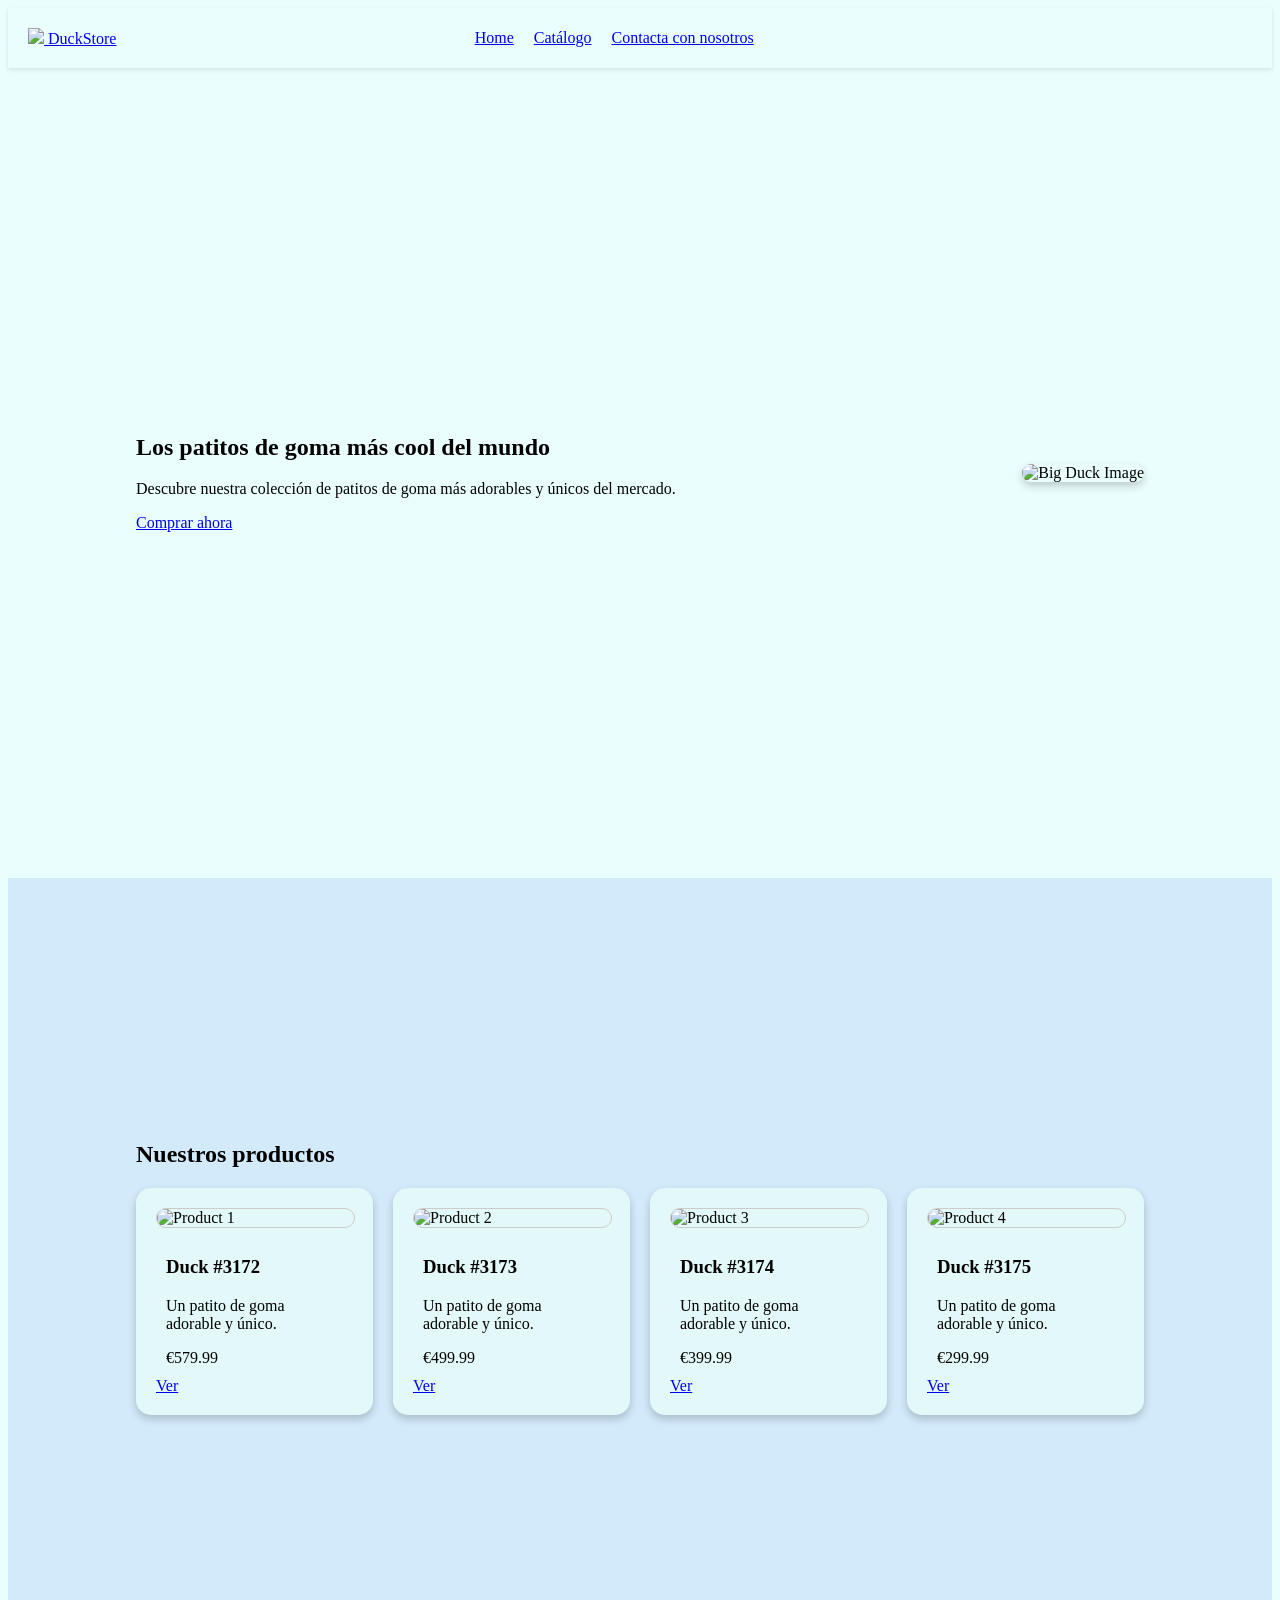
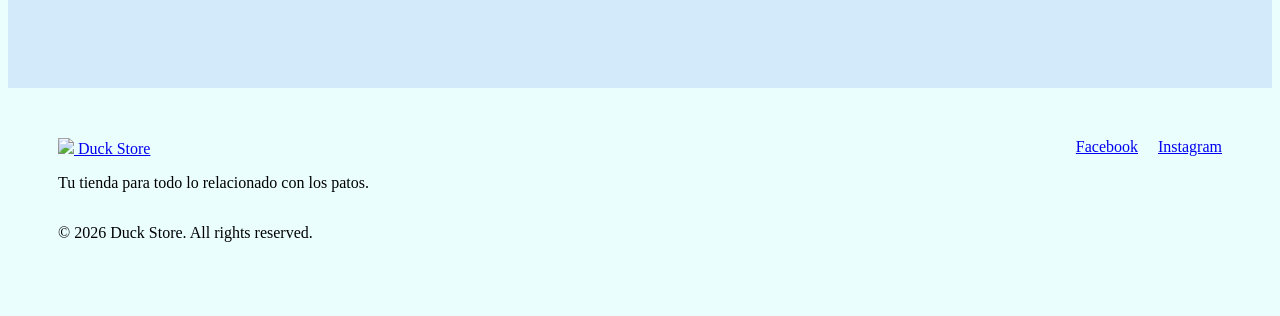
==== index.html @ 1779d6a5 "Merge branch 'fix/home' into dev" ====
<!DOCTYPE html>
<html lang="en">

<head>
    <meta charset="UTF-8">
    <meta name="viewport" content="width=device-width, initial-scale=1.0">
    <title>DuckStore | Home</title>
    <link rel="stylesheet" href="./css/styles.css">

</head>

<body>
    
    <!-- === HEADER === -->
    <header>
        <div class="header__container">
            <!-- Logo -->
            <a class="header__logo" href="#">
                <img height=30 class="header__logo_icon" src="./assets/icons/duck_logo.png">
                DuckStore
            </a>

            <!-- Navigation -->
            <nav class="header__navigation">
                <ul class="navigation__list">
                    <li><a class="navigation__link" href="./index.html">Home</a></li>
                    <li><a class="navigation__link" href="./pages/catalog.html">Catálogo</a></li>
                    <li><a class="navigation__link" href="./pages/contact.html">Contacta con nosotros</a></li>
                </ul>
            </nav>

            <!-- Action Button -->
            <!-- <a href="#">
                <div id="header__button" class="button_action">Comprar</div>
            </a> -->

            <div class="header__hidden_object"></div> <!-- para hacer navegacion en medio de header -->
        </div>
    </header>

    <!-- === MAIN CONTENT === -->
    <main class="main__content">
        <!-- HERO SECTION -->
        <section class="hero_section">
            <div class="hero__container">
                <div class="hero__content">
                    <h1 class="hero__title">Los patitos de goma más cool del mundo</h1>
                    <p class="hero__description">Descubre nuestra colección de patitos de goma más adorables y únicos del
                        mercado.</p>
                    <a href="./pages/catalog.html">
                        <div id="hero__button" class="button_action_big">Comprar ahora</div>
                    </a>
                </div>
                <img class="hero__image" src="./assets/images/duck_hero.png" alt="Big Duck Image" />
            </div>
        </section>

        <!-- PRODUCTS SECTION -->
        <section class="products_section">
            <div class="products__container">
                <div class="products__header">
                    <h2 class="products_header__title">Nuestros productos</h2>
                    <!-- <a href="#">
                        <div id="products__button_view_all" class="button_common">View all</div>
                    </a> -->
                </div>

                <!-- Products Grid -->
                <div class="products__list">
                    <div class="product__card">
                        <img class="product__image" src="./assets/images/duck_1.png" alt="Product 1" />
                        <div class="product_card__content">
                            <h3 class="product__title">Duck #3172</h3>
                            <p class="product__description">Un patito de goma adorable y único.</p>
                            <span class="product__price">€579.99</span>
                        </div>
                        <a href="./pages/detail.html">
                            <div id="product_button" class="button_action_secondary">
                                Ver
                            </div>
                        </a>
                    </div>
                    <div class="product__card">
                        <img class="product__image" src="./assets/images/duck_4.png" alt="Product 2" />
                        <div class="product_card__content">
                            <h3 class="product__title">Duck #3173</h3>
                            <p class="product__description">Un patito de goma adorable y único.</p>
                            <span class="product__price">€499.99</span>
                        </div>
                        <a href="./pages/detail.html">
                            <div id="product_button" class="button_action_secondary">
                                Ver
                            </div>
                        </a>
                    </div>
                    <div class="product__card">
                        <img class="product__image" src="./assets/images/duck_3.png" alt="Product 3" />
                        <div class="product_card__content">
                            <h3 class="product__title">Duck #3174</h3>
                            <p class="product__description">Un patito de goma adorable y único.</p>
                            <span class="product__price">€399.99</span>
                        </div>
                        <a href="./pages/detail.html">
                            <div id="product_button" class="button_action_secondary">
                                Ver
                            </div>
                        </a>
                    </div>
                    <div class="product__card">
                        <img class="product__image" src="./assets/images/duck_2.png" alt="Product 4" />
                        <div class="product_card__content">
                            <h3 class="product__title">Duck #3175</h3>
                            <p class="product__description">Un patito de goma adorable y único.</p>
                            <span class="product__price">€299.99</span>
                        </div>
                        <a href="./pages/detail.html">
                            <div id="product_button" class="button_action_secondary">
                                Ver
                            </div>
                        </a>
                    </div>
                </div>
            </div>
        </section>

        <!-- NEWSLETTER SECTION -->
        <!-- <section class="newsletter_section">
            <div class="newsletter__container">
                <div class="newsletter__content">
                    <h2 class="newsletter__title">Subscribe to our newsletter</h2>
                    <p class="newsletter__description">Stay updated with our latest products and offers.</p>
                    <form class="newsletter__form">
                        <input class="newsletter__input" type="email" placeholder="Enter your email" required />
                        <div id="newsletter_button" class="button_action_secondary" type="submit">Subscribe</div>
                    </form>
                </div>
            </div>
        </section> -->
    </main>

    <!-- === FOOTER === -->
    <footer>
        <div class="footer__container">
            <!-- Footer Content -->
            <div class="footer__content">
                <!-- Logo -->
                <a class="footer__logo" href="#">
                    <img height=30 class="footer__logo_icon" src="./assets/icons/duck_logo.png">
                    Duck Store
                </a>
                <p class="footer__description">Tu tienda para todo lo relacionado con los patos.</p>
                <p class="footer__copyright">&copy; 2026 Duck Store. All rights reserved.</p>
            </div>
            <!-- Footer Links -->
            <!-- <div class="footer__links">
                <a class="footer__link" href="#">Privacy Policy</a>
                <a class="footer__link" href="#">Terms of Service</a>
                <a class="footer__link" href="#">Contact Us</a>
            </div> -->
            <div></div>
            <!-- Socials -->
            <div class="footer__socials">
                <a class="footer__social_icon" target="_blank" href="https://www.facebook.com">Facebook</a>
                <a class="footer__social_icon" target="_blank" href="https://www.instagram.com">Instagram</a>
            </div>
        </div>
    </footer>
</body>

</html>
---- css/styles.css ----
@import url("./reset.css");
@import url("./layout.css");
@import url("./typography.css");
@import url("./buttons.css");


@font-face {
    font-family: 'Google Sans Flex Bold';
    src: url('../assets/fonts/GoogleSansFlex_72pt-Bold.ttf');
    font-weight: bold;
    font-style: normal;
}

@font-face {
    font-family: 'Google Sans Flex Light';
    src: url('../assets/fonts/GoogleSansFlex_72pt-Light.ttf');
    font-weight: 300;
    font-style: normal;
}

@font-face {
    font-family: 'Google Sans Flex Regular';
    src: url('../assets/fonts/GoogleSansFlex_72pt-Regular.ttf');
    font-weight: 400;
    font-style: normal;
}

:root {

    /* === Colors === */
    --color-body-background: #EBFEFE;
    --color-header-background: #EBFEFE;
    --color-container-background: #d3eafa;
    --color-footer-background: var(--color-container-background);

    --color-card-background: #E3F8F9;
    --color-card-border: #CCCCCC;
    --color-card-newsletter-background: #F5E06E;

    --color-primary: #F3D963;
    --color-secondary: #3D637A;
    
    --color-button-common: #B6DEFA;
    --color-button-common-accent: #6bc1ff;

    --color-text: #000000;
    --color-primary-accent: #f4c700;
    --color-secondary-accent: #00619e;
    --color-text-inverted: #FFFFFF;

    --color-link: #FF6F61;
    --color-link-hover: #FF3B2E;
    --color-link-active: #FF6F61;
    --color-link-visited: #FF6F61;
    --color-link-focus: #FF6F61;
    --color-link-disabled: #CCCCCC;


    /* === Layout === */
    --margin-small: 10px;
    --margin-medium: 20px;
    --margin-large: 30px;

    --padding-small: 10px;
    --padding-medium: 20px;
    --padding-large: 30px;
    --padding-xlarge: 50px;

    --gap-small: 10px;
    --gap-medium: 20px;
    --gap-large: 30px;

    --border-radius-small: 5px;
    --border-radius-medium: 15px;
    --border-radius-large: 25px;
    --border-radius-xlarge: 50px;


    --border: 1px solid var(--color-card-border);
    --border-primary: 1px solid var(--color-primary);
    --border-secondary: 1px solid var(--color-secondary);

    --box-shadow-light: 0 2px 4px rgba(0, 0, 0, 0.1);
    --box-shadow-medium: 0 4px 8px rgba(0, 0, 0, 0.2);
    --box-shadow-heavy: 0 8px 16px rgba(0, 0, 0, 0.3);
    
    --box-shadow-inner: inset 0 4px 12px rgba(0, 0, 0, 0.1);

    
    /* === Typography === */
    
    --font-family-body: 'Google Sans Flex Regular', sans-serif;
    --font-family-heading: 'Google Sans Flex Bold', sans-serif;
    --font-family-monospace: 'Google Sans Flex Bold', monospace;
    --font-family-fantasy: 'Impact', fantasy;
    
    --text-xs: 0.75rem;     /* 12px */
    --text-sm: 0.875rem;    /* 14px */
    --text-base: 1rem;      /* 16px */
    --text-lg: 1.125rem;    /* 18px */
    --text-xl: 1.25rem;     /* 20px */
    --text-2xl: 1.5rem;     /* 24px */
    --text-3xl: 1.875rem;   /* 30px */
    --text-4xl: 2.25rem;    /* 36px */
    --text-5xl: 3rem;       /* 48px */


}
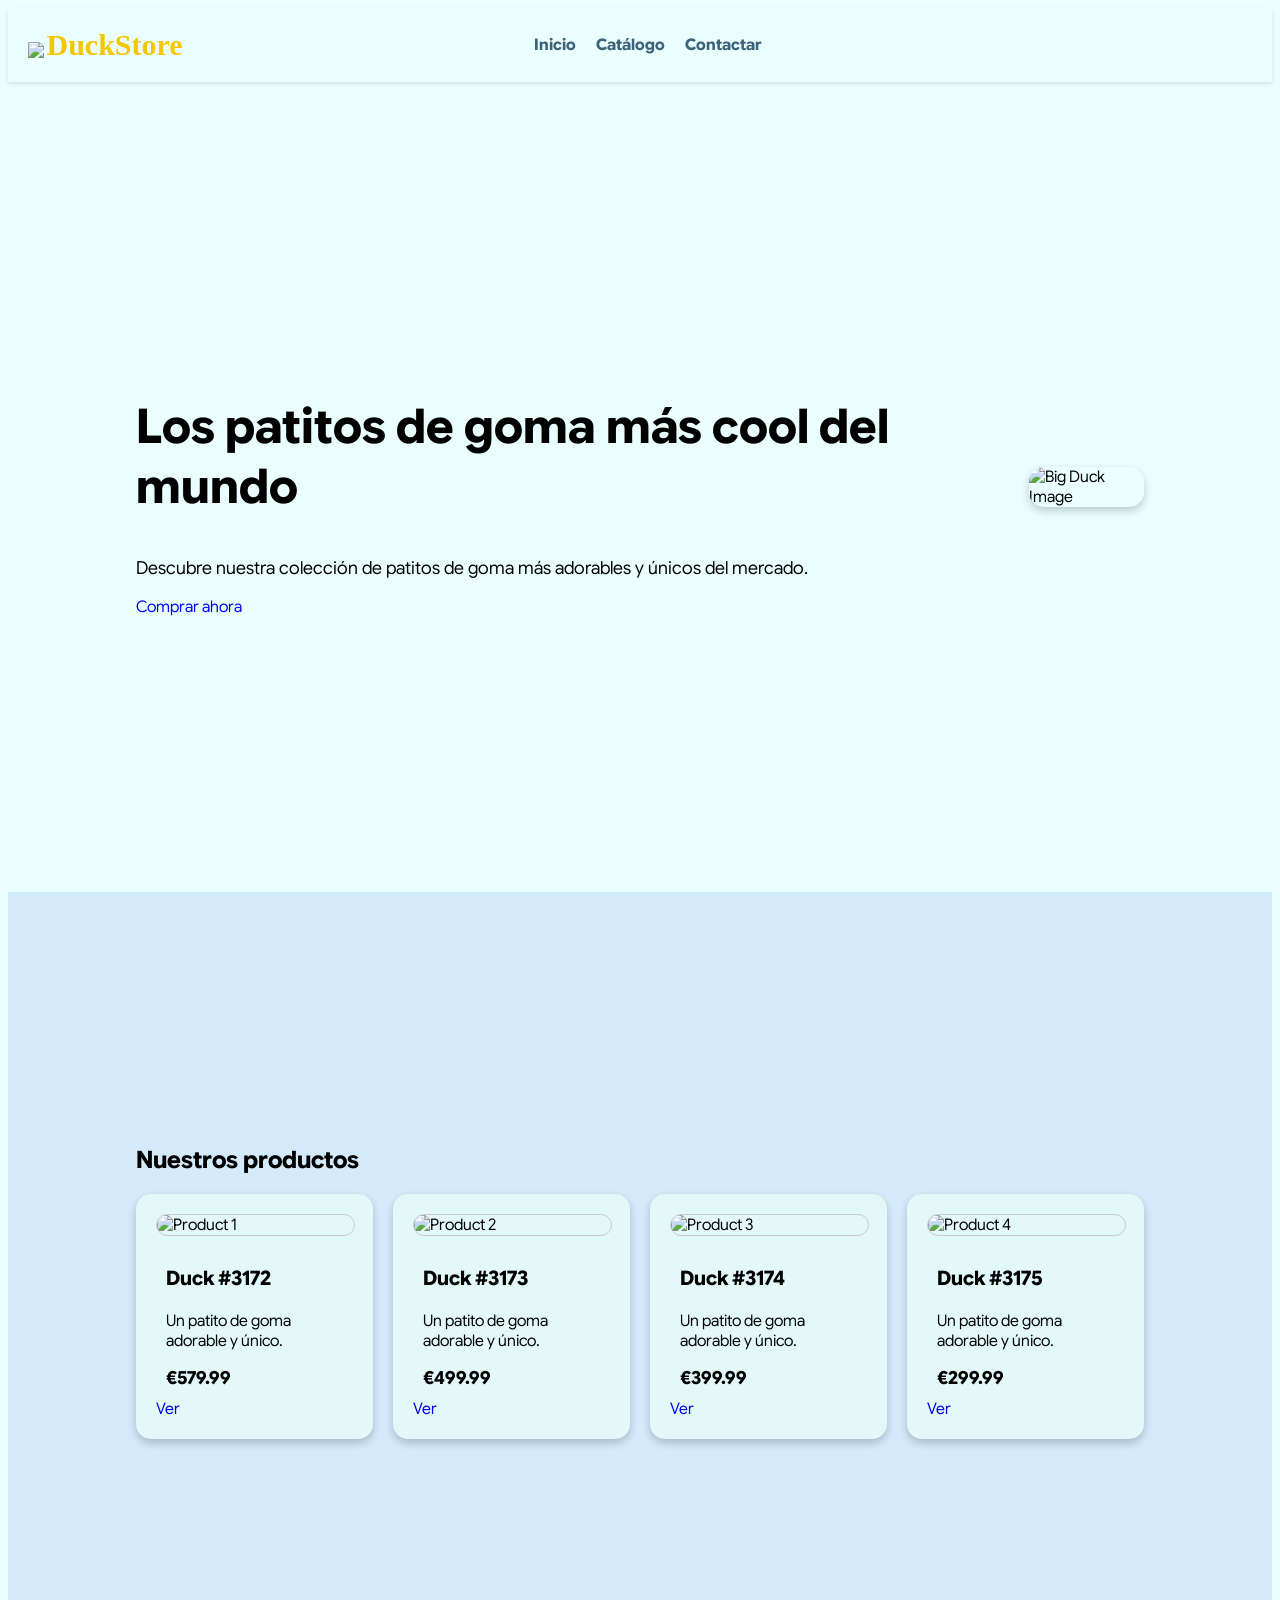
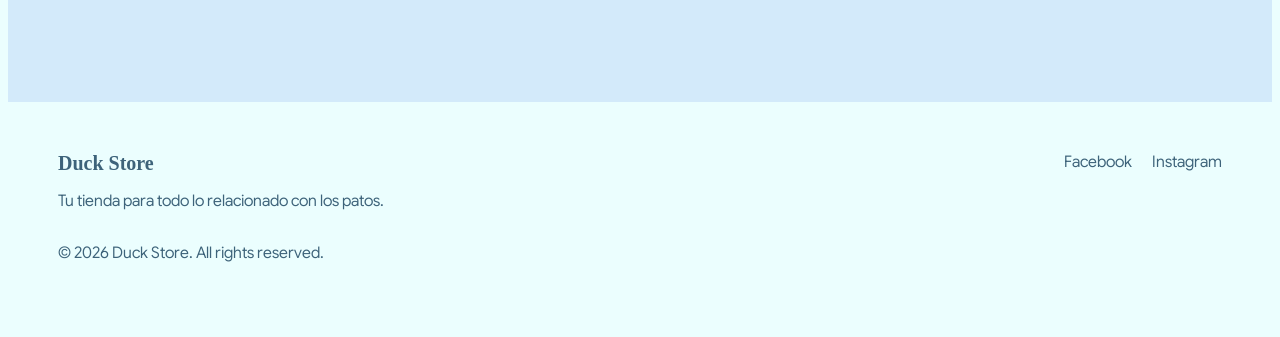
==== commit 40ed1e12: "fix: Fijar la pagina de Catalogo" ====
--- a/index.html
+++ b/index.html
@@ -23,9 +23,9 @@
             <!-- Navigation -->
             <nav class="header__navigation">
                 <ul class="navigation__list">
-                    <li><a class="navigation__link" href="./index.html">Home</a></li>
+                    <li><a class="navigation__link" href="./index.html">Inicio</a></li>
                     <li><a class="navigation__link" href="./pages/catalog.html">Catálogo</a></li>
-                    <li><a class="navigation__link" href="./pages/contact.html">Contacta con nosotros</a></li>
+                    <li><a class="navigation__link" href="./pages/contact.html">Contactar</a></li>
                 </ul>
             </nav>
 
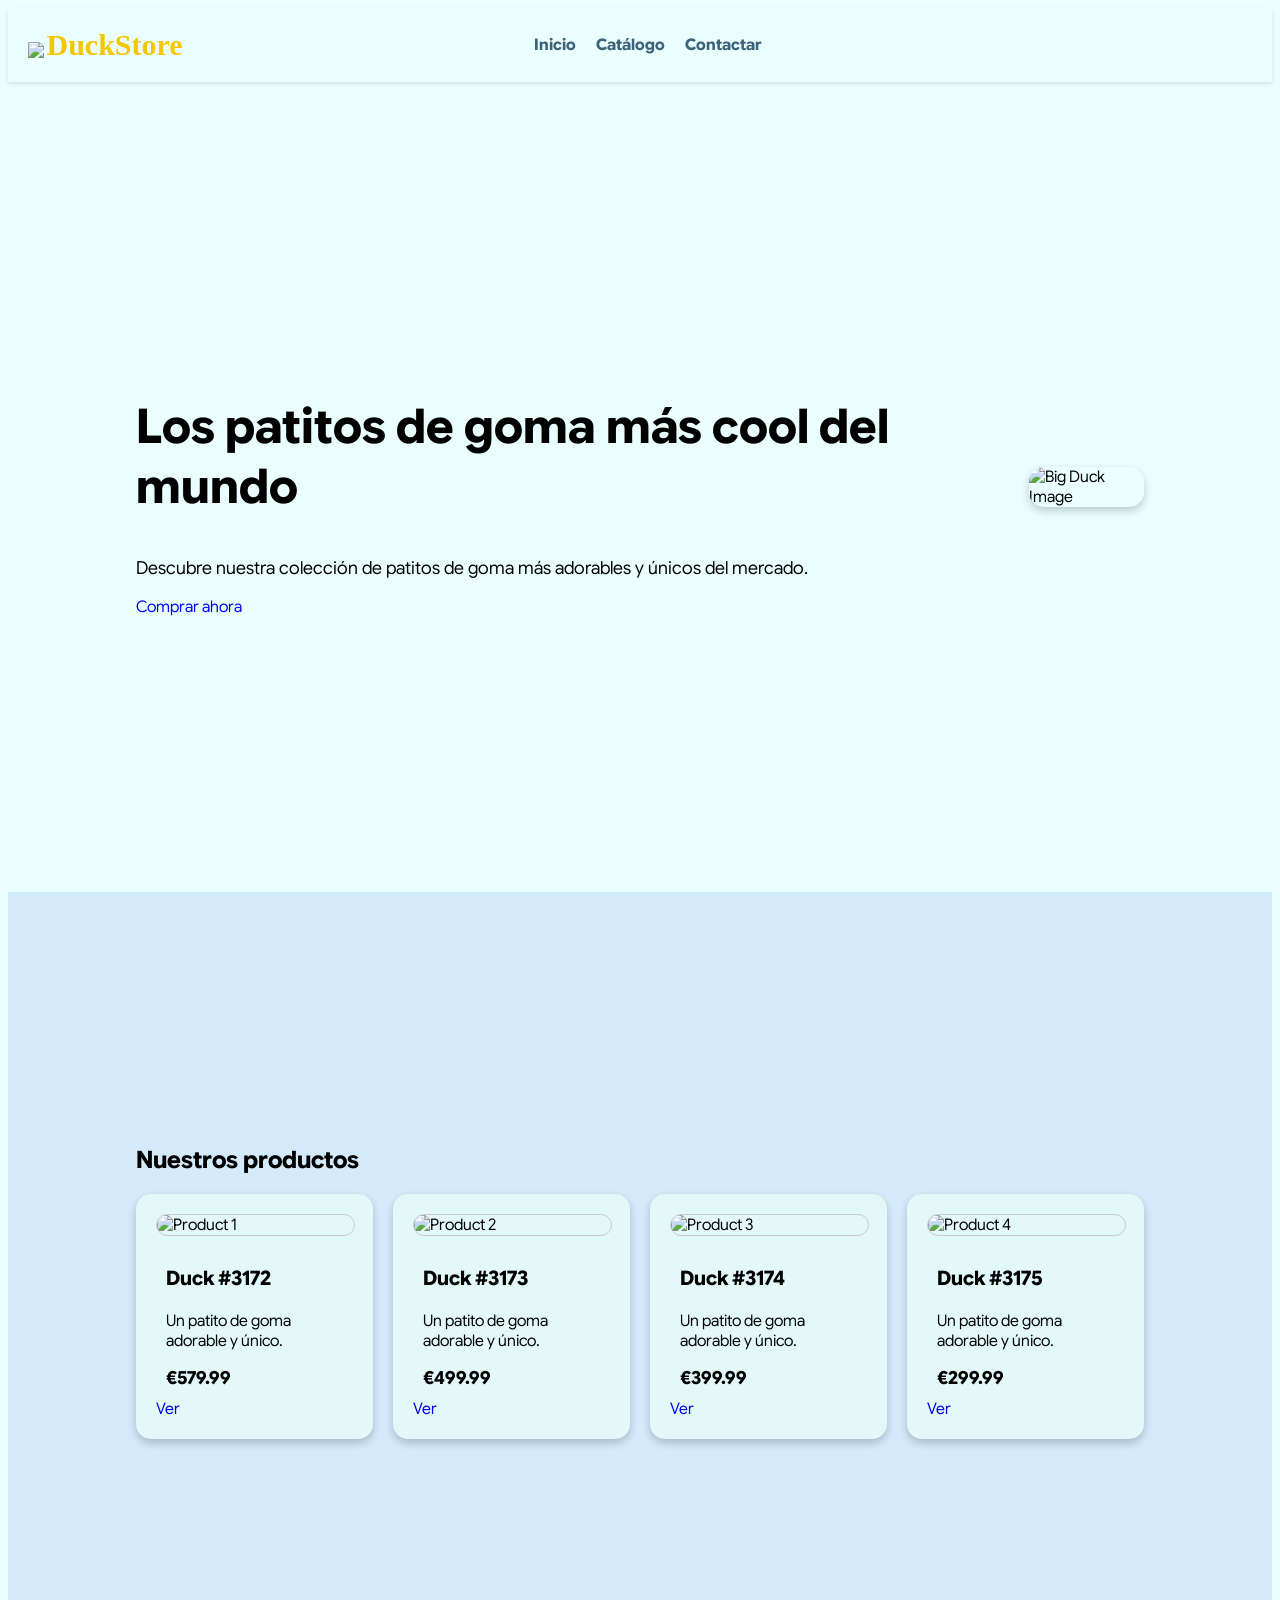
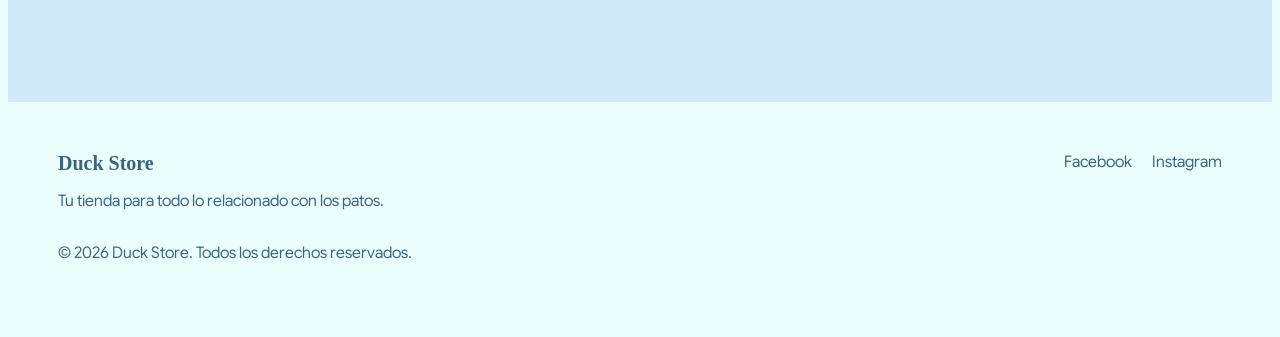
==== commit 67ab8885: "fix: Cambiar textos de Header y Footer en todas las paginas" ====
--- a/index.html
+++ b/index.html
@@ -1,10 +1,10 @@
 <!DOCTYPE html>
-<html lang="en">
+<html lang="es">
 
 <head>
     <meta charset="UTF-8">
     <meta name="viewport" content="width=device-width, initial-scale=1.0">
-    <title>DuckStore | Home</title>
+    <title>DuckStore | Inicio</title>
     <link rel="stylesheet" href="./css/styles.css">
 
 </head>
@@ -28,11 +28,6 @@
                     <li><a class="navigation__link" href="./pages/contact.html">Contactar</a></li>
                 </ul>
             </nav>
-
-            <!-- Action Button -->
-            <!-- <a href="#">
-                <div id="header__button" class="button_action">Comprar</div>
-            </a> -->
 
             <div class="header__hidden_object"></div> <!-- para hacer navegacion en medio de header -->
         </div>
@@ -123,19 +118,6 @@
             </div>
         </section>
 
-        <!-- NEWSLETTER SECTION -->
-        <!-- <section class="newsletter_section">
-            <div class="newsletter__container">
-                <div class="newsletter__content">
-                    <h2 class="newsletter__title">Subscribe to our newsletter</h2>
-                    <p class="newsletter__description">Stay updated with our latest products and offers.</p>
-                    <form class="newsletter__form">
-                        <input class="newsletter__input" type="email" placeholder="Enter your email" required />
-                        <div id="newsletter_button" class="button_action_secondary" type="submit">Subscribe</div>
-                    </form>
-                </div>
-            </div>
-        </section> -->
     </main>
 
     <!-- === FOOTER === -->
@@ -149,14 +131,9 @@
                     Duck Store
                 </a>
                 <p class="footer__description">Tu tienda para todo lo relacionado con los patos.</p>
-                <p class="footer__copyright">&copy; 2026 Duck Store. All rights reserved.</p>
+                <p class="footer__copyright">&copy; 2026 Duck Store. Todos los derechos reservados.</p>
             </div>
-            <!-- Footer Links -->
-            <!-- <div class="footer__links">
-                <a class="footer__link" href="#">Privacy Policy</a>
-                <a class="footer__link" href="#">Terms of Service</a>
-                <a class="footer__link" href="#">Contact Us</a>
-            </div> -->
+          
             <div></div>
             <!-- Socials -->
             <div class="footer__socials">
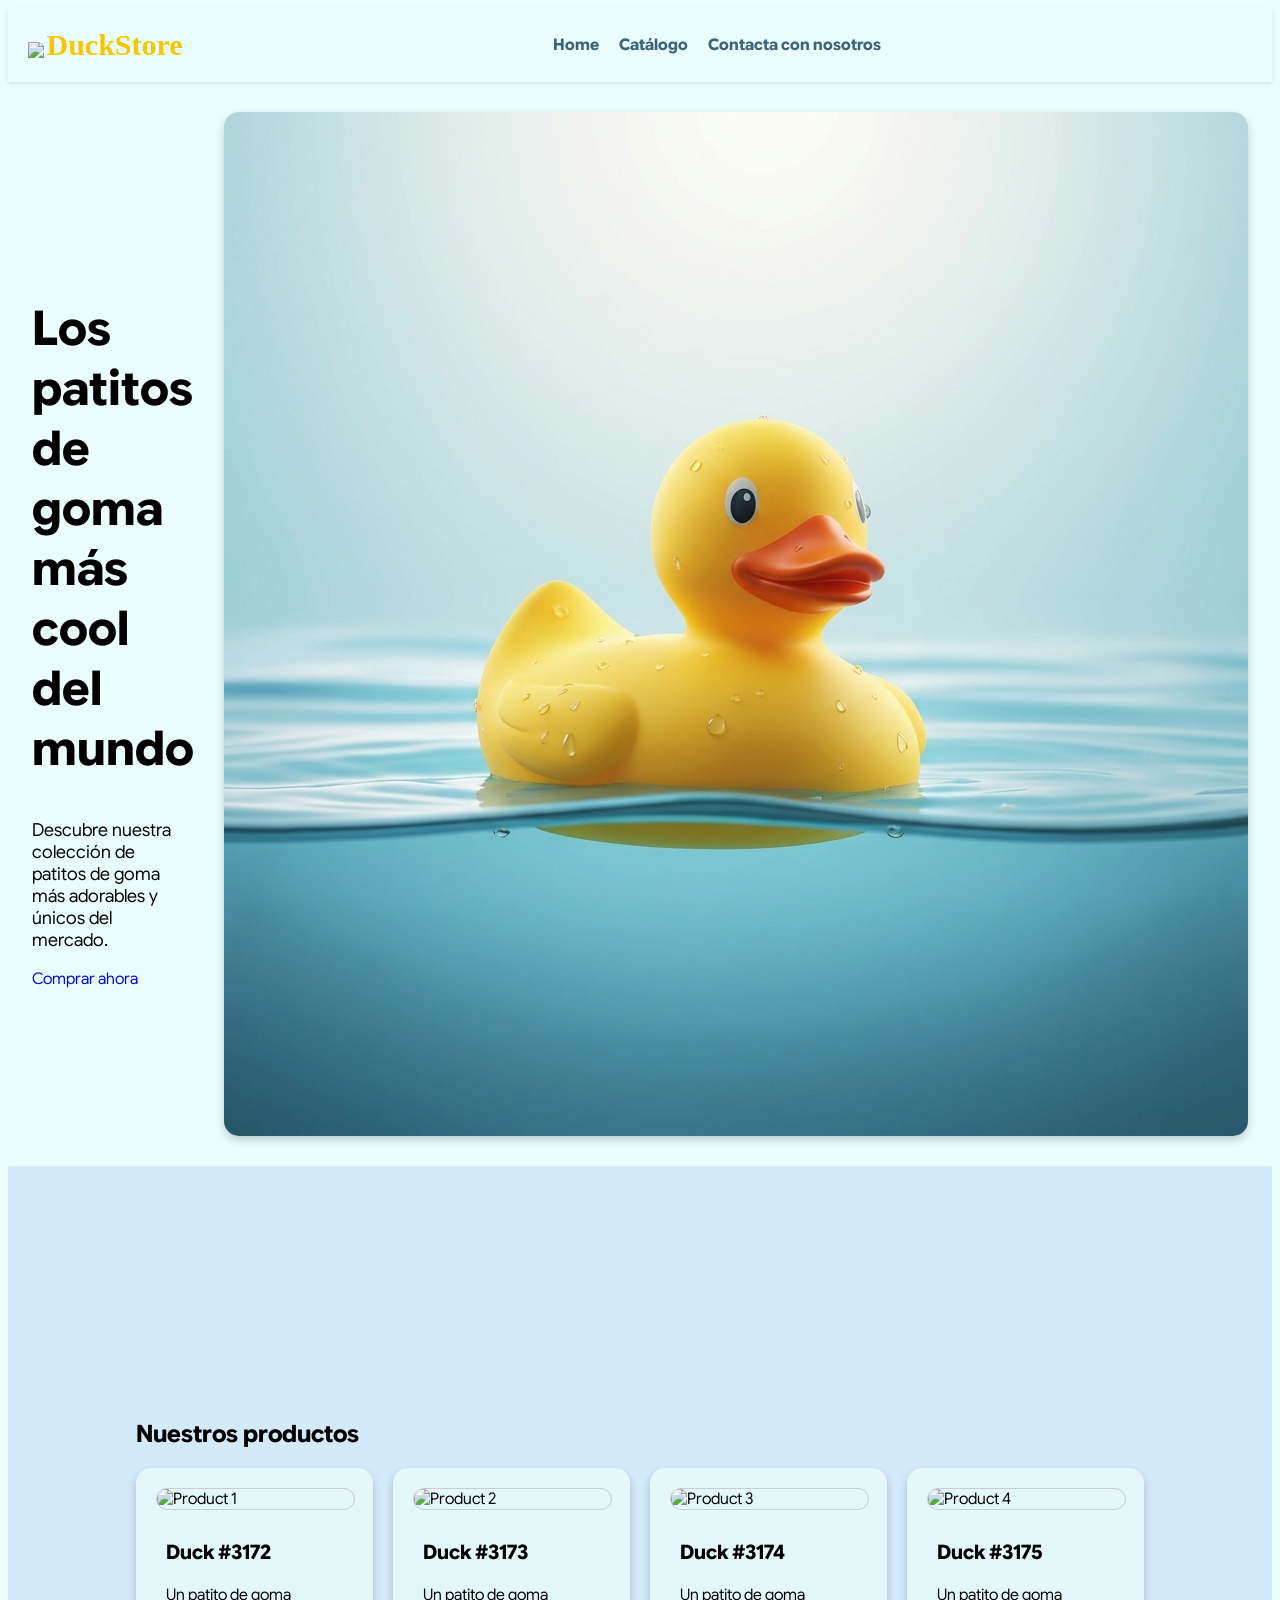
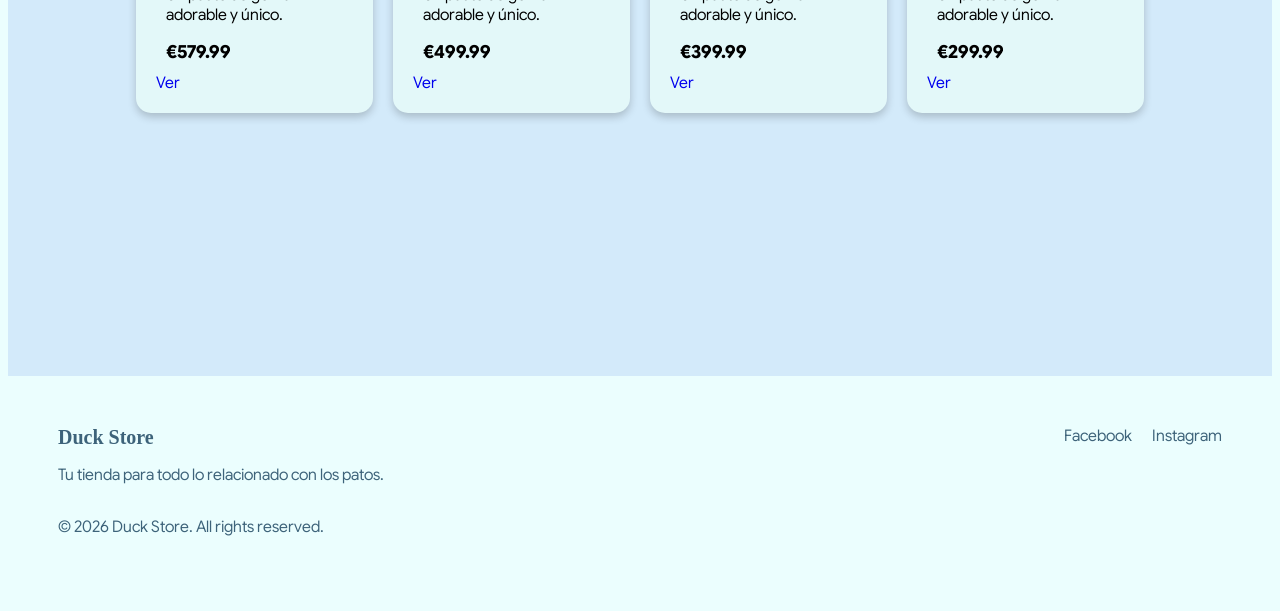
==== commit 47fa9727: "cambio de foto hero y catálogo" ====
--- a/index.html
+++ b/index.html
@@ -1,10 +1,10 @@
 <!DOCTYPE html>
-<html lang="es">
+<html lang="en">
 
 <head>
     <meta charset="UTF-8">
     <meta name="viewport" content="width=device-width, initial-scale=1.0">
-    <title>DuckStore | Inicio</title>
+    <title>DuckStore | Home</title>
     <link rel="stylesheet" href="./css/styles.css">
 
 </head>
@@ -23,13 +23,18 @@
             <!-- Navigation -->
             <nav class="header__navigation">
                 <ul class="navigation__list">
-                    <li><a class="navigation__link" href="./index.html">Inicio</a></li>
+                    <li><a class="navigation__link" href="./index.html">Home</a></li>
                     <li><a class="navigation__link" href="./pages/catalog.html">Catálogo</a></li>
-                    <li><a class="navigation__link" href="./pages/contact.html">Contactar</a></li>
+                    <li><a class="navigation__link" href="./pages/contact.html">Contacta con nosotros</a></li>
                 </ul>
             </nav>
 
-            <div class="header__hidden_object"></div> <!-- para hacer navegacion en medio de header -->
+            <!-- Action Button -->
+            <!-- <a href="#">
+                <div id="header__button" class="button_action">Comprar</div>
+            </a> -->
+
+            <div></div> <!-- para hacer navegacion en medio de header -->
         </div>
     </header>
 
@@ -46,7 +51,7 @@
                         <div id="hero__button" class="button_action_big">Comprar ahora</div>
                     </a>
                 </div>
-                <img class="hero__image" src="./assets/images/duck_hero.png" alt="Big Duck Image" />
+                <img class="hero__image" src="./assets/images/inicio.png" alt="Big Duck Image" />
             </div>
         </section>
 
@@ -118,6 +123,19 @@
             </div>
         </section>
 
+        <!-- NEWSLETTER SECTION -->
+        <!-- <section class="newsletter_section">
+            <div class="newsletter__container">
+                <div class="newsletter__content">
+                    <h2 class="newsletter__title">Subscribe to our newsletter</h2>
+                    <p class="newsletter__description">Stay updated with our latest products and offers.</p>
+                    <form class="newsletter__form">
+                        <input class="newsletter__input" type="email" placeholder="Enter your email" required />
+                        <div id="newsletter_button" class="button_action_secondary" type="submit">Subscribe</div>
+                    </form>
+                </div>
+            </div>
+        </section> -->
     </main>
 
     <!-- === FOOTER === -->
@@ -131,9 +149,14 @@
                     Duck Store
                 </a>
                 <p class="footer__description">Tu tienda para todo lo relacionado con los patos.</p>
-                <p class="footer__copyright">&copy; 2026 Duck Store. Todos los derechos reservados.</p>
+                <p class="footer__copyright">&copy; 2026 Duck Store. All rights reserved.</p>
             </div>
-          
+            <!-- Footer Links -->
+            <!-- <div class="footer__links">
+                <a class="footer__link" href="#">Privacy Policy</a>
+                <a class="footer__link" href="#">Terms of Service</a>
+                <a class="footer__link" href="#">Contact Us</a>
+            </div> -->
             <div></div>
             <!-- Socials -->
             <div class="footer__socials">
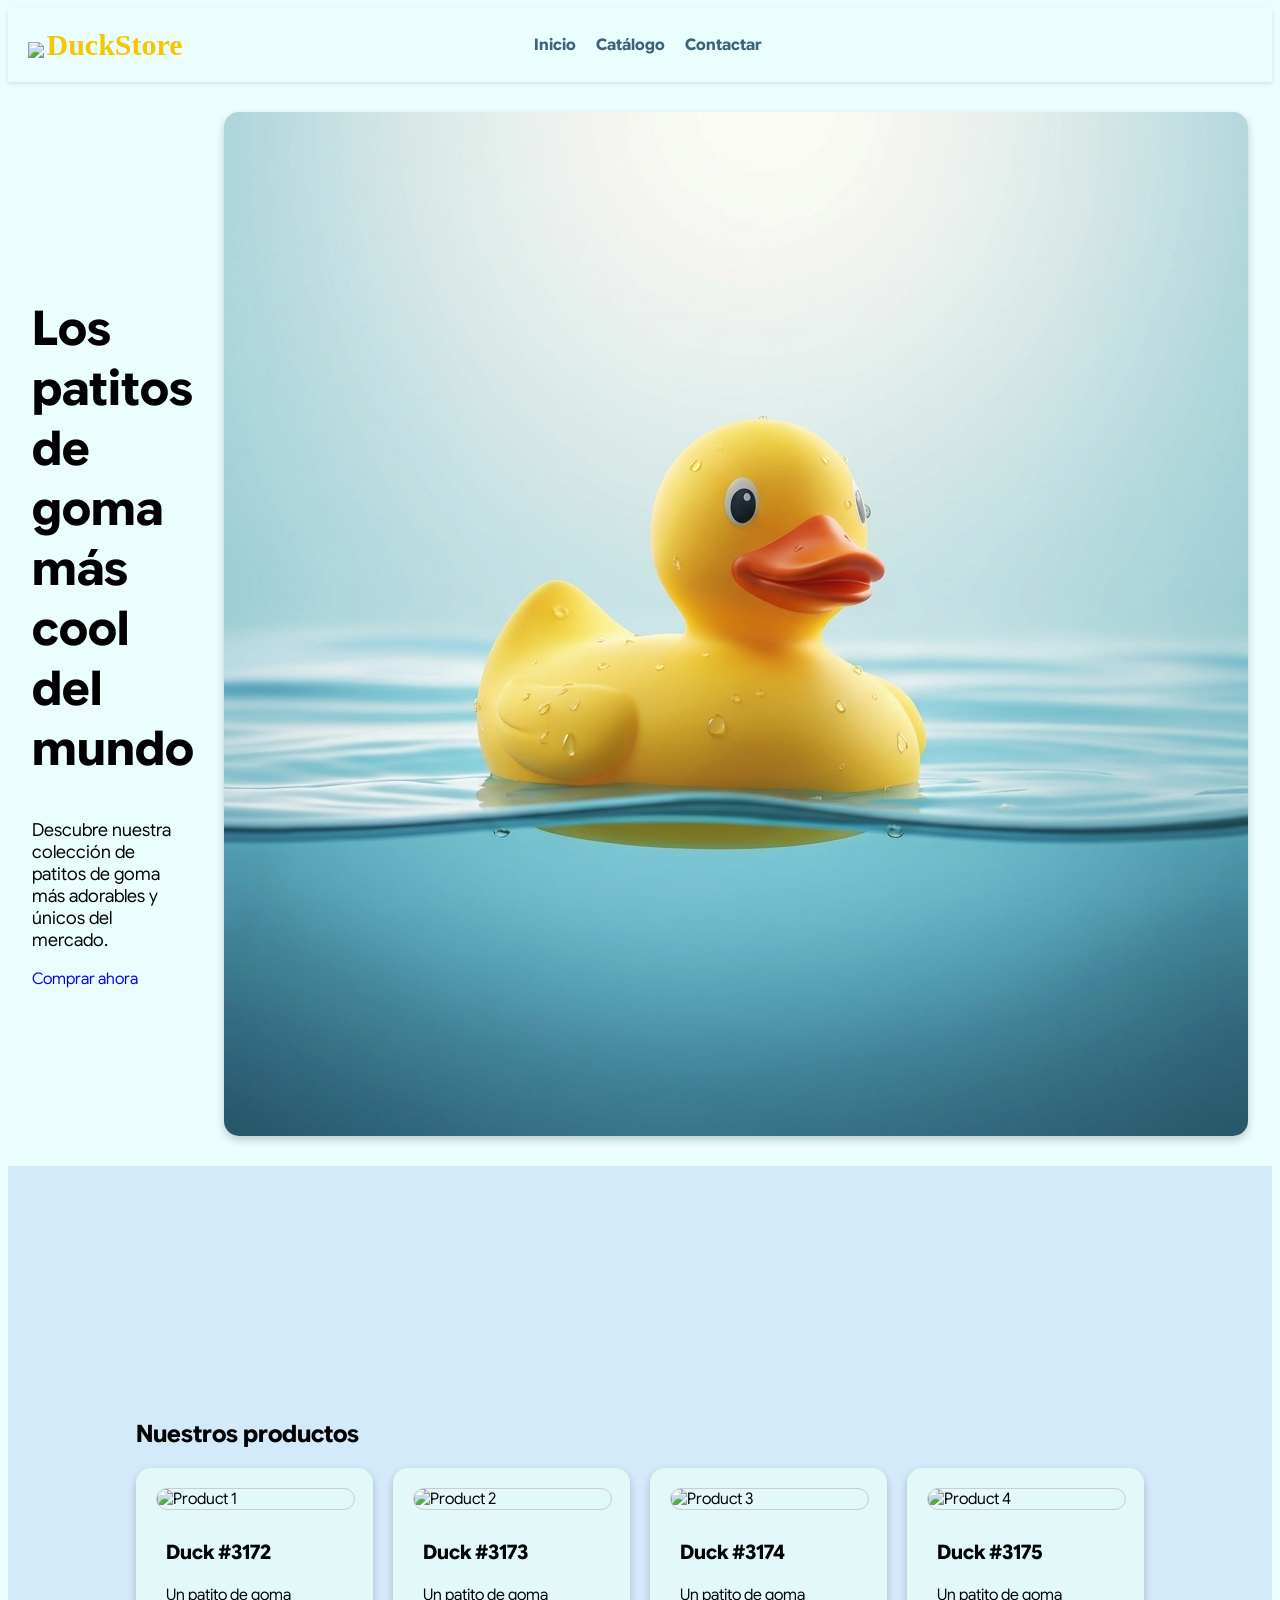
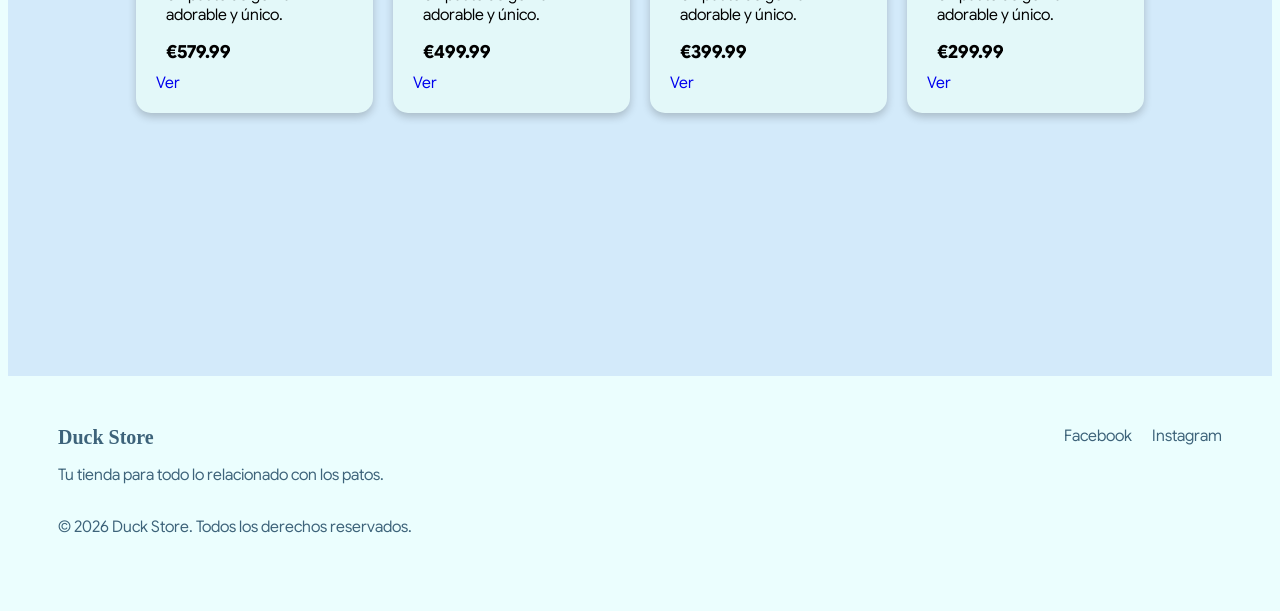
==== commit 91949b22: "Merge branch 'dev' of https://github.com/FactoriaF5-Asturias/project-p5-digital-academy-team5-duckst" ====
--- a/index.html
+++ b/index.html
@@ -1,10 +1,10 @@
 <!DOCTYPE html>
-<html lang="en">
+<html lang="es">
 
 <head>
     <meta charset="UTF-8">
     <meta name="viewport" content="width=device-width, initial-scale=1.0">
-    <title>DuckStore | Home</title>
+    <title>DuckStore | Inicio</title>
     <link rel="stylesheet" href="./css/styles.css">
 
 </head>
@@ -23,18 +23,13 @@
             <!-- Navigation -->
             <nav class="header__navigation">
                 <ul class="navigation__list">
-                    <li><a class="navigation__link" href="./index.html">Home</a></li>
+                    <li><a class="navigation__link" href="./index.html">Inicio</a></li>
                     <li><a class="navigation__link" href="./pages/catalog.html">Catálogo</a></li>
-                    <li><a class="navigation__link" href="./pages/contact.html">Contacta con nosotros</a></li>
+                    <li><a class="navigation__link" href="./pages/contact.html">Contactar</a></li>
                 </ul>
             </nav>
 
-            <!-- Action Button -->
-            <!-- <a href="#">
-                <div id="header__button" class="button_action">Comprar</div>
-            </a> -->
-
-            <div></div> <!-- para hacer navegacion en medio de header -->
+            <div class="header__hidden_object"></div> <!-- para hacer navegacion en medio de header -->
         </div>
     </header>
 
@@ -123,19 +118,6 @@
             </div>
         </section>
 
-        <!-- NEWSLETTER SECTION -->
-        <!-- <section class="newsletter_section">
-            <div class="newsletter__container">
-                <div class="newsletter__content">
-                    <h2 class="newsletter__title">Subscribe to our newsletter</h2>
-                    <p class="newsletter__description">Stay updated with our latest products and offers.</p>
-                    <form class="newsletter__form">
-                        <input class="newsletter__input" type="email" placeholder="Enter your email" required />
-                        <div id="newsletter_button" class="button_action_secondary" type="submit">Subscribe</div>
-                    </form>
-                </div>
-            </div>
-        </section> -->
     </main>
 
     <!-- === FOOTER === -->
@@ -149,14 +131,9 @@
                     Duck Store
                 </a>
                 <p class="footer__description">Tu tienda para todo lo relacionado con los patos.</p>
-                <p class="footer__copyright">&copy; 2026 Duck Store. All rights reserved.</p>
+                <p class="footer__copyright">&copy; 2026 Duck Store. Todos los derechos reservados.</p>
             </div>
-            <!-- Footer Links -->
-            <!-- <div class="footer__links">
-                <a class="footer__link" href="#">Privacy Policy</a>
-                <a class="footer__link" href="#">Terms of Service</a>
-                <a class="footer__link" href="#">Contact Us</a>
-            </div> -->
+          
             <div></div>
             <!-- Socials -->
             <div class="footer__socials">
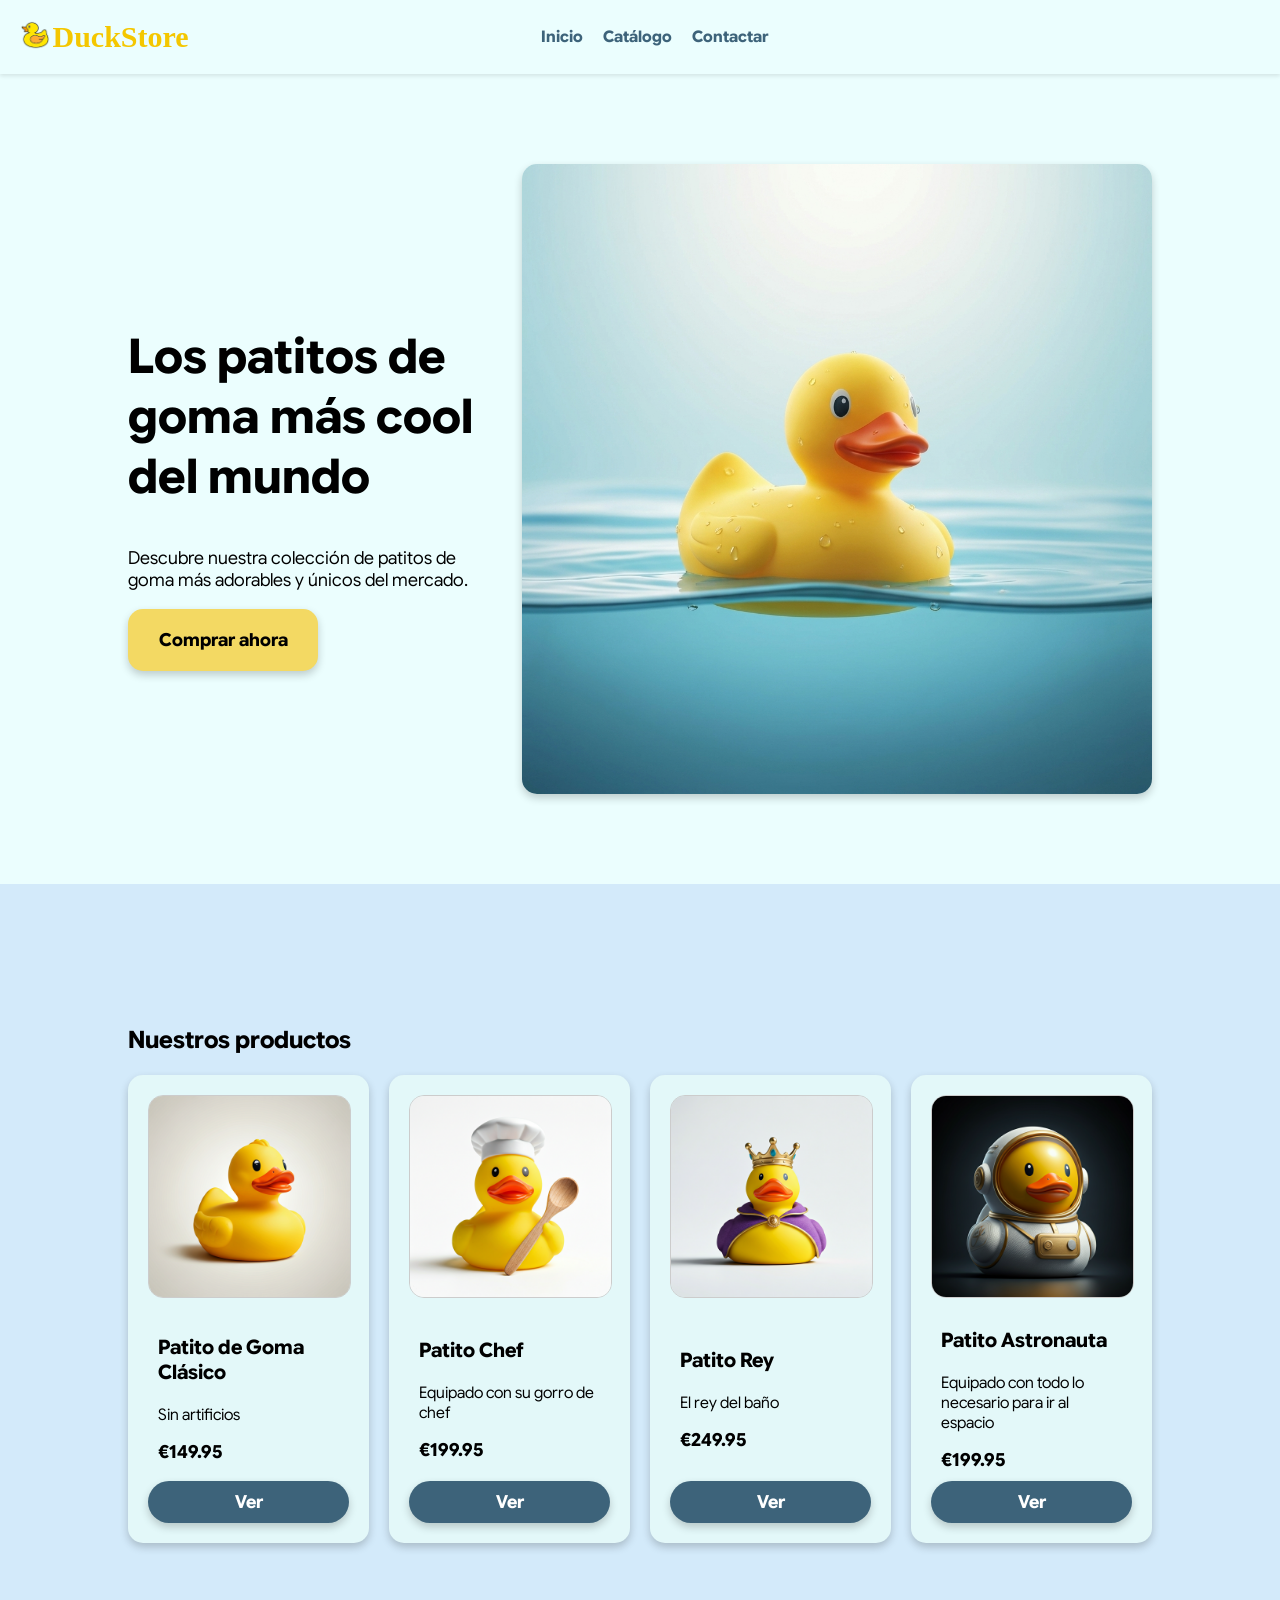
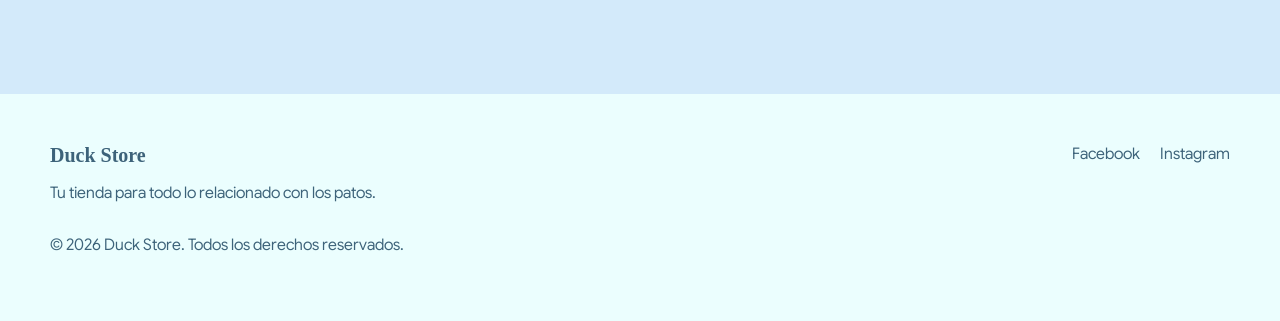
==== commit 54c32717: "feat(SCRUM-65): renderizar patitos dinámicamente en index, catálogo y detalle" ====
--- a/index.html
+++ b/index.html
@@ -62,57 +62,7 @@
 
                 <!-- Products Grid -->
                 <div class="products__list">
-                    <div class="product__card">
-                        <img class="product__image" src="./assets/images/duck_1.png" alt="Product 1" />
-                        <div class="product_card__content">
-                            <h3 class="product__title">Duck #3172</h3>
-                            <p class="product__description">Un patito de goma adorable y único.</p>
-                            <span class="product__price">€579.99</span>
-                        </div>
-                        <a href="./pages/detail.html">
-                            <div id="product_button" class="button_action_secondary">
-                                Ver
-                            </div>
-                        </a>
-                    </div>
-                    <div class="product__card">
-                        <img class="product__image" src="./assets/images/duck_4.png" alt="Product 2" />
-                        <div class="product_card__content">
-                            <h3 class="product__title">Duck #3173</h3>
-                            <p class="product__description">Un patito de goma adorable y único.</p>
-                            <span class="product__price">€499.99</span>
-                        </div>
-                        <a href="./pages/detail.html">
-                            <div id="product_button" class="button_action_secondary">
-                                Ver
-                            </div>
-                        </a>
-                    </div>
-                    <div class="product__card">
-                        <img class="product__image" src="./assets/images/duck_3.png" alt="Product 3" />
-                        <div class="product_card__content">
-                            <h3 class="product__title">Duck #3174</h3>
-                            <p class="product__description">Un patito de goma adorable y único.</p>
-                            <span class="product__price">€399.99</span>
-                        </div>
-                        <a href="./pages/detail.html">
-                            <div id="product_button" class="button_action_secondary">
-                                Ver
-                            </div>
-                        </a>
-                    </div>
-                    <div class="product__card">
-                        <img class="product__image" src="./assets/images/duck_2.png" alt="Product 4" />
-                        <div class="product_card__content">
-                            <h3 class="product__title">Duck #3175</h3>
-                            <p class="product__description">Un patito de goma adorable y único.</p>
-                            <span class="product__price">€299.99</span>
-                        </div>
-                        <a href="./pages/detail.html">
-                            <div id="product_button" class="button_action_secondary">
-                                Ver
-                            </div>
-                        </a>
+                </div>
                     </div>
                 </div>
             </div>
@@ -142,6 +92,7 @@
             </div>
         </div>
     </footer>
+    <script type="module" src="./assets/js/renderIndex.js"></script>
 </body>
 
 </html>
--- a/css/styles.css
+++ b/css/styles.css
@@ -32,6 +32,7 @@
     --color-header-background: #EBFEFE;
     --color-container-background: #d3eafa;
     --color-footer-background: var(--color-container-background);
+    --color-background-special: #d471ff;
 
     --color-card-background: #E3F8F9;
     --color-card-border: #CCCCCC;
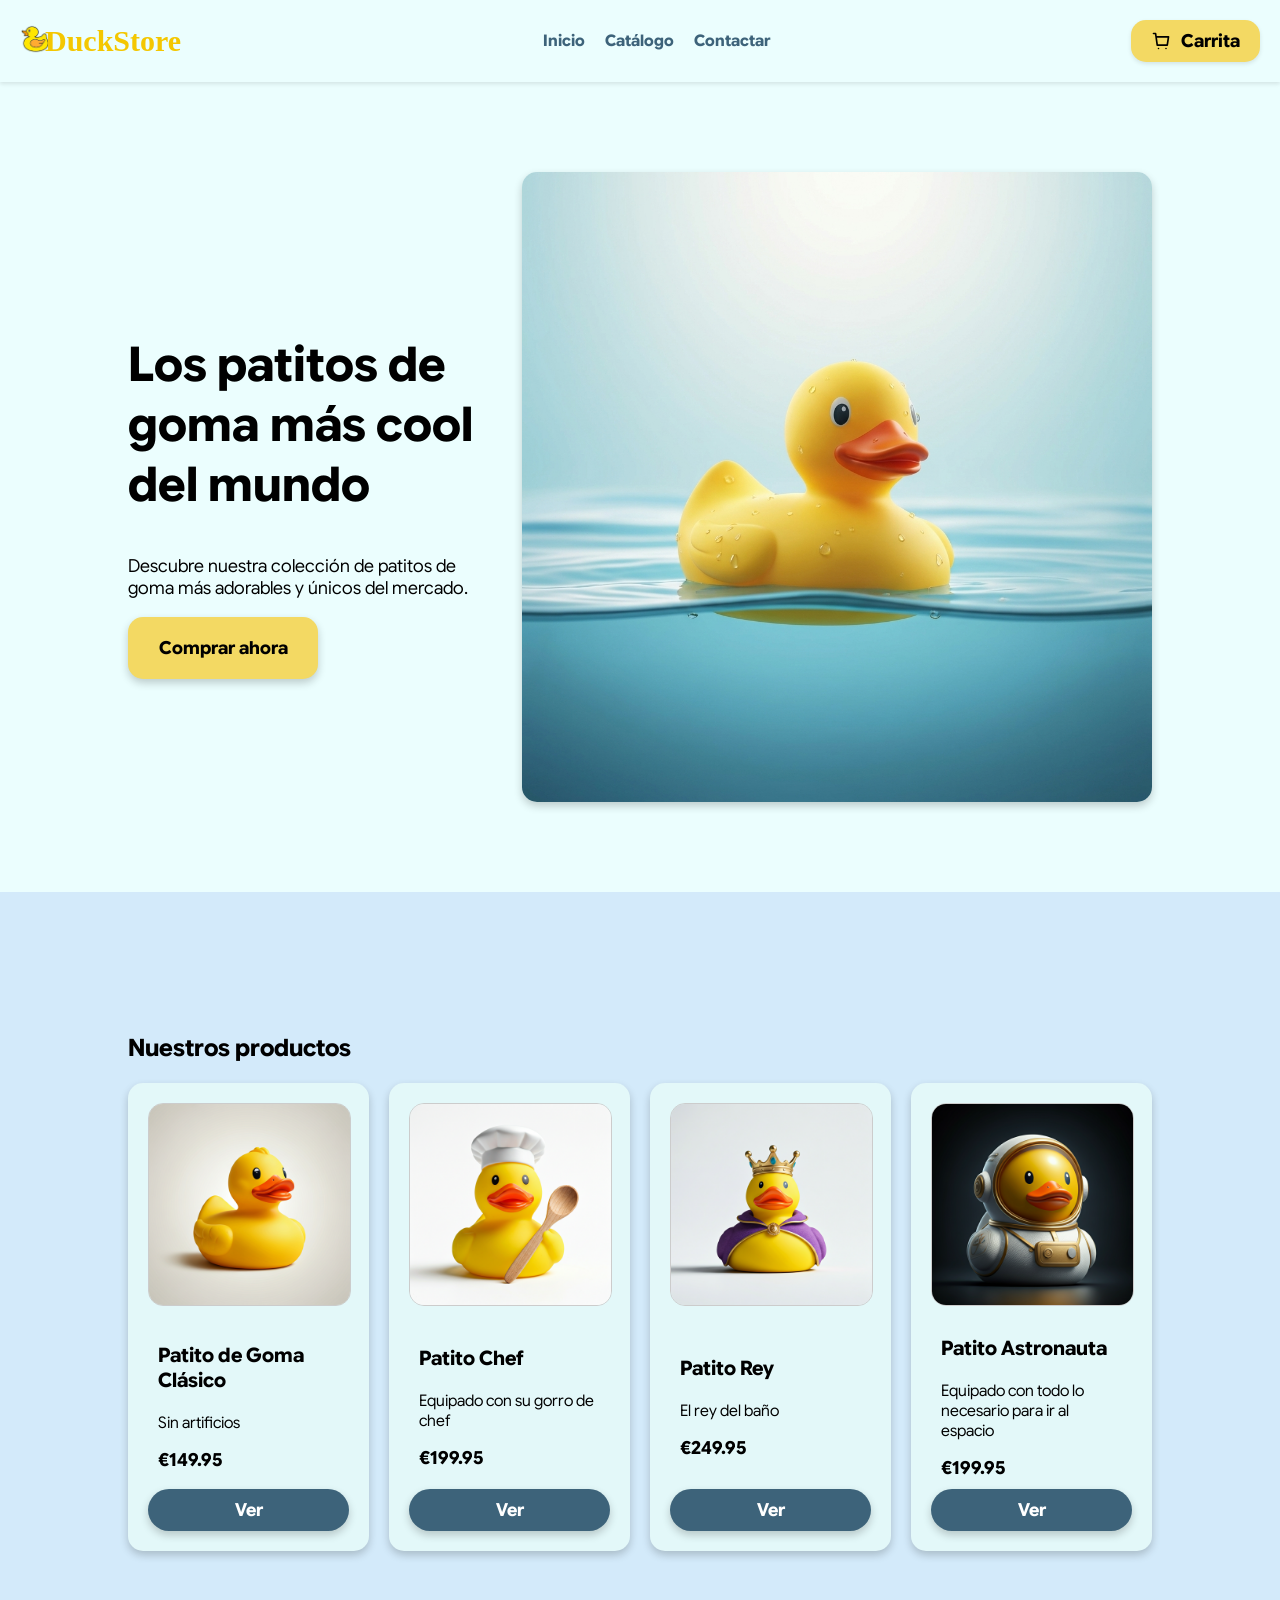
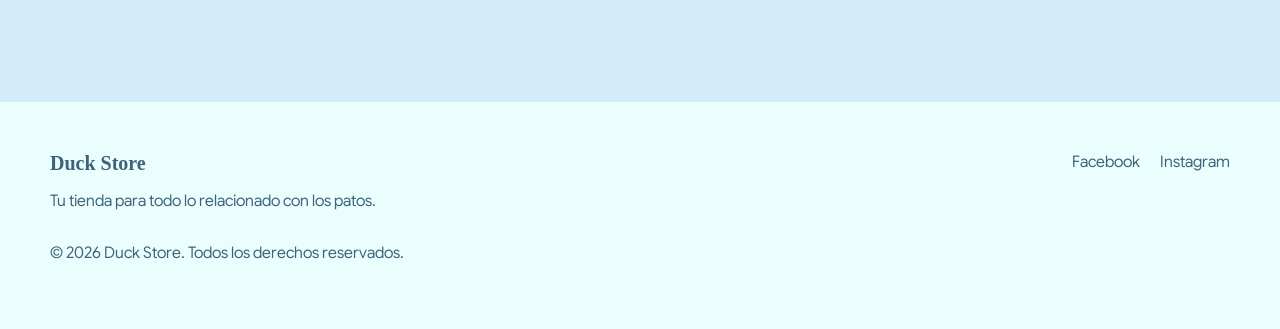
==== commit 566e2152: "feat: added Cart Button and Hamburger menu to Header" ====
--- a/index.html
+++ b/index.html
@@ -17,7 +17,7 @@
             <!-- Logo -->
             <a class="header__logo" href="#">
                 <img height=30 class="header__logo_icon" src="./assets/icons/duck_logo.png">
-                DuckStore
+                <span>DuckStore</span>
             </a>
 
             <!-- Navigation -->
@@ -29,8 +29,29 @@
                 </ul>
             </nav>
 
-            <div class="header__hidden_object"></div> <!-- para hacer navegacion en medio de header -->
+            <!-- Hamberger -->
+            <div class="header__hamburger" id="hamburger">
+                <span></span>
+                <span></span>
+                <span></span>
+            </div>
+
+            <nav class="header__mobile_menu" id="mobileMenu">
+                <a class="navigation__link" href="./index.html">Inicio</a>
+                <a class="navigation__link" href="./pages/catalog.html">Catálogo</a>
+                <a class="navigation__link" href="./pages/contact.html">Contactar</a>
+            </nav>
+
+
+            <!-- Cart Button -->
+            <a href="./pages/cart.html">
+                <dev class="button_action button_cart">
+                    <img src="./assets/icons/cart.svg" />
+                    <span>Carrita</span>
+                </dev>
+            </a>
         </div>
+        <script src="./assets/js/headerHamberger.js"></script>
     </header>
 
     <!-- === MAIN CONTENT === -->
--- a/css/styles.css
+++ b/css/styles.css
@@ -2,6 +2,7 @@
 @import url("./layout.css");
 @import url("./typography.css");
 @import url("./buttons.css");
+@import url("./header.css");
 
 
 @font-face {
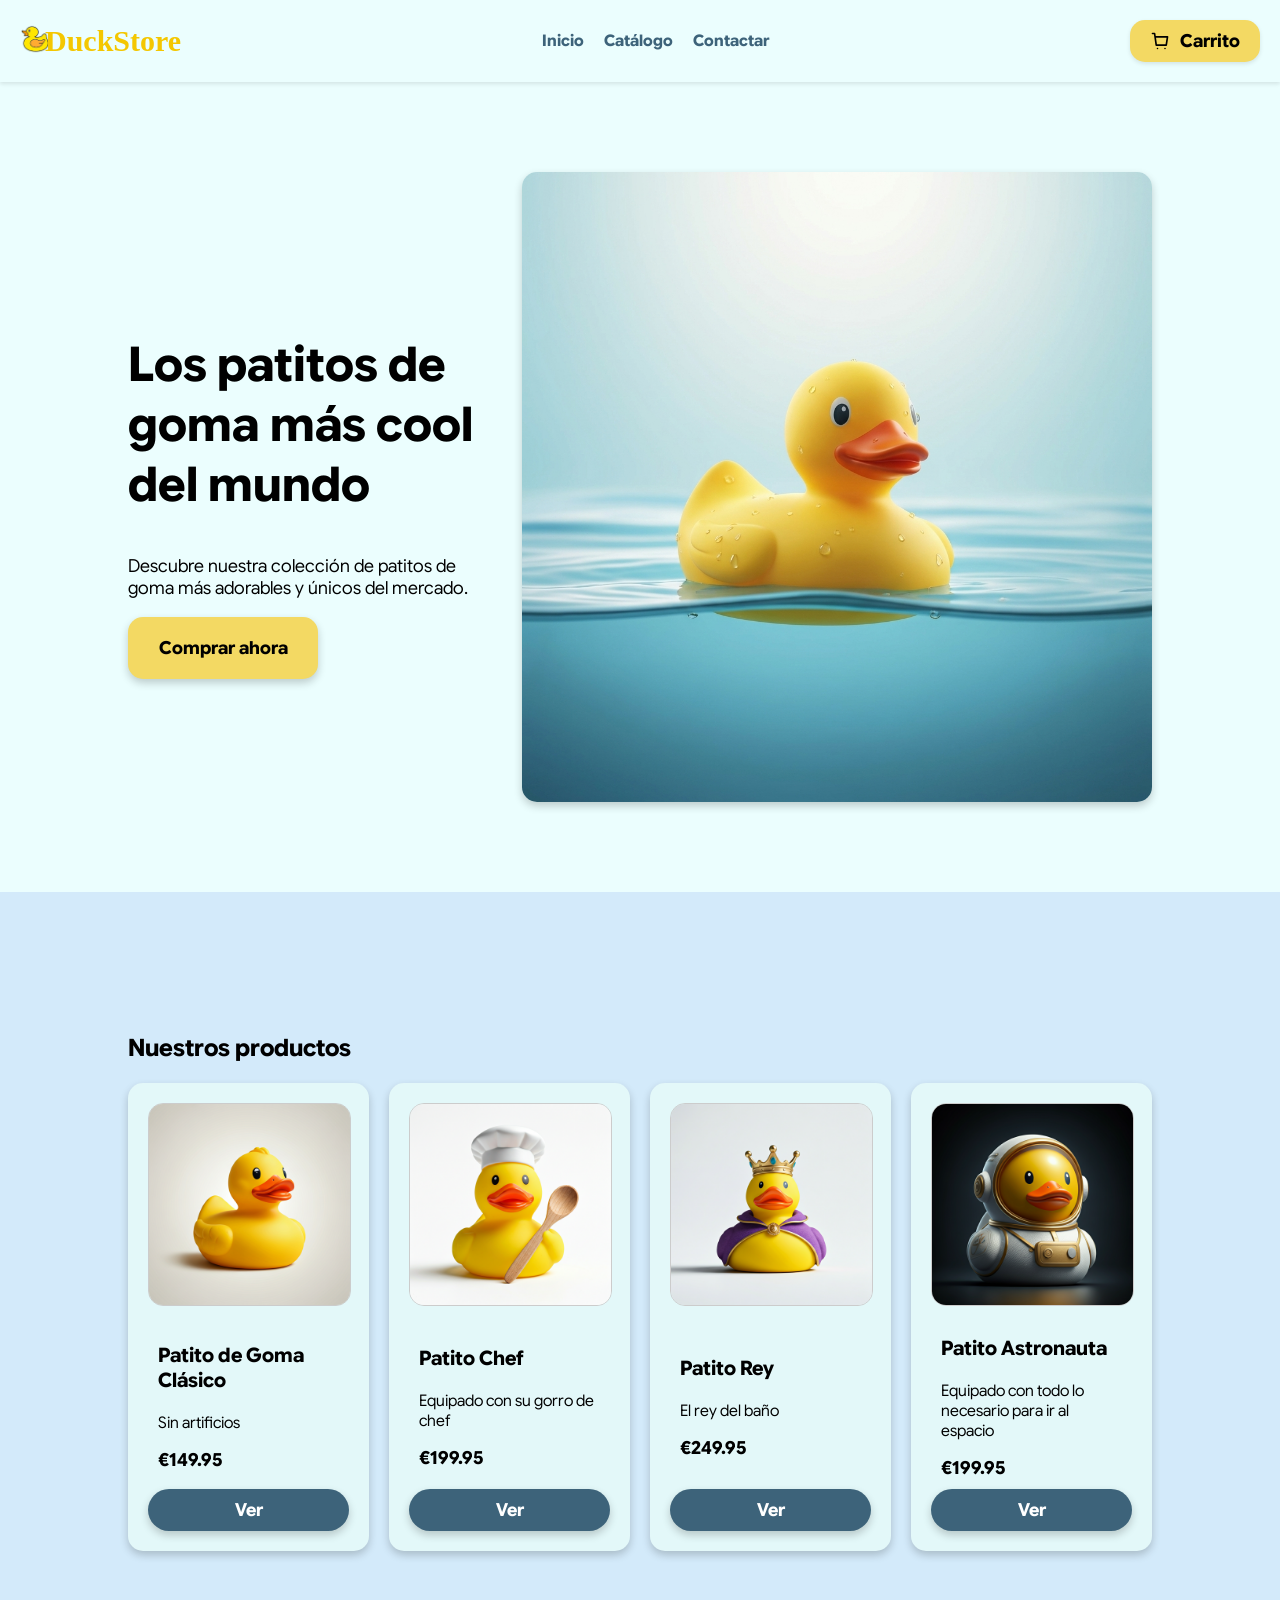
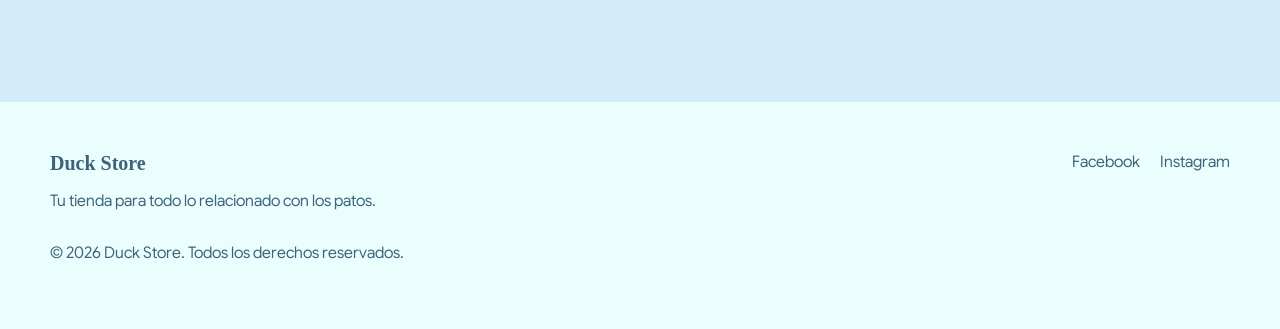
==== commit bf634126: "feat: Added visual for cards and little for checkout field" ====
--- a/index.html
+++ b/index.html
@@ -47,7 +47,7 @@
             <a href="./pages/cart.html">
                 <dev class="button_action button_cart">
                     <img src="./assets/icons/cart.svg" />
-                    <span>Carrita</span>
+                    <span>Carrito</span>
                 </dev>
             </a>
         </div>
